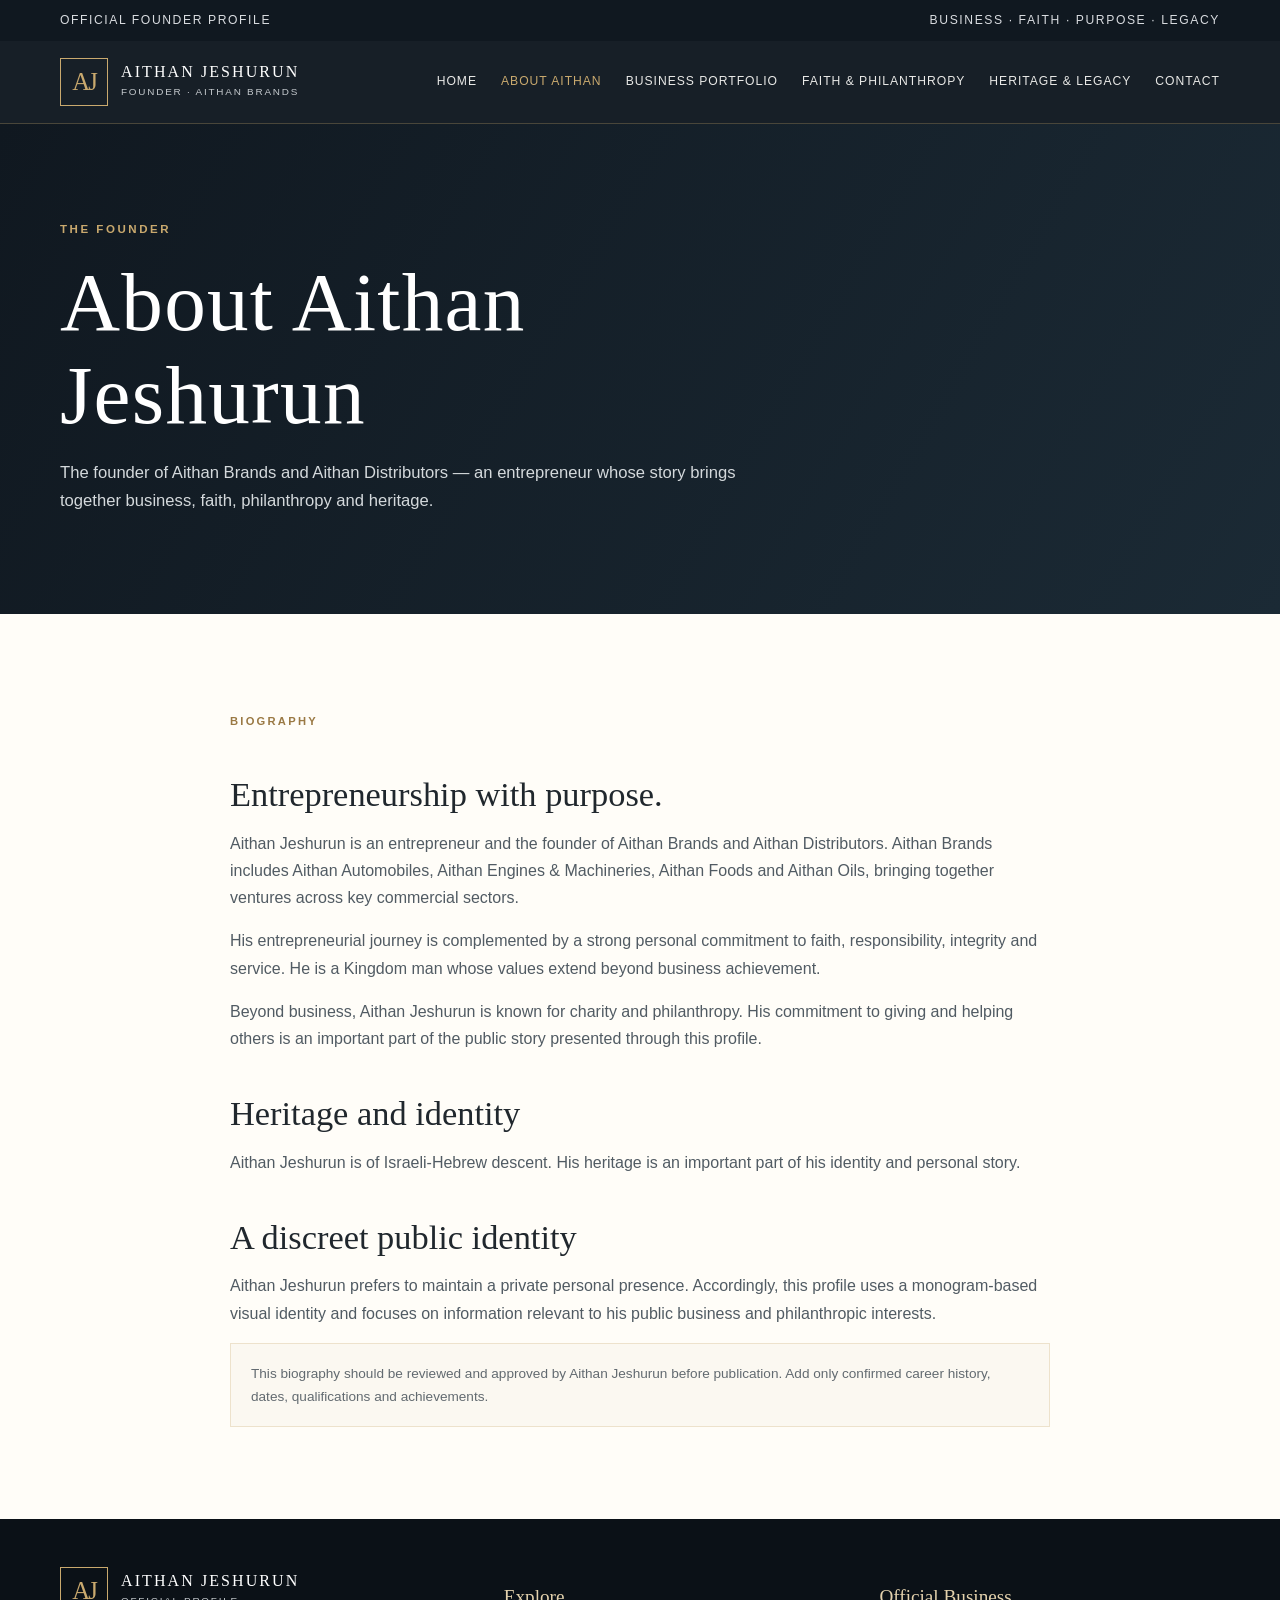
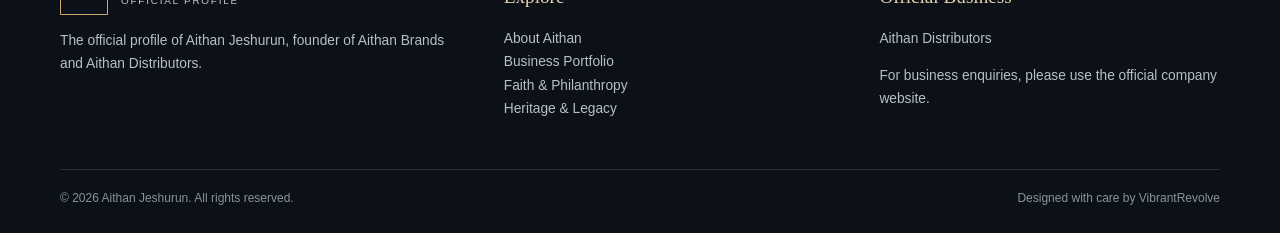
==== about.html @ dcabe472 "first" ====
<!doctype html>
<html lang="en">
<head>
<meta charset="utf-8"><meta name="viewport" content="width=device-width,initial-scale=1">
<title>About Aithan | Aithan Jeshurun</title>
<meta name="description" content="Learn about Aithan Jeshurun, founder of Aithan Distributors and Aithan Brands.">
<meta name="theme-color" content="#101820">
<link rel="stylesheet" href="assets/style.css">

</head>
<body>
<div class="topbar"><div class="container"><span>Official Founder Profile</span><span>Business · Faith · Purpose · Legacy</span></div></div>
<header><div class="container nav-wrap">
<a class="brand" href="index.html"><span class="monogram">AJ</span><span><strong>AITHAN JESHURUN</strong><small>FOUNDER · AITHAN BRANDS</small></span></a>
<button class="menu-toggle" aria-expanded="false" aria-label="Toggle navigation">MENU</button>
<nav aria-label="Main navigation"><a href="index.html">Home</a><a href="about.html" aria-current="page">About Aithan</a><a href="business.html">Business Portfolio</a><a href="faith.html">Faith & Philanthropy</a><a href="heritage.html">Heritage & Legacy</a><a href="contact.html">Contact</a></nav>
</div></header>

<main><section class="page-hero"><div class="container"><span class="eyebrow">The Founder</span><h1>About Aithan<br>Jeshurun</h1><p>The founder of Aithan Brands and Aithan Distributors — an entrepreneur whose story brings together business, faith, philanthropy and heritage.</p></div></section>
<section class="section"><div class="container prose"><span class="kicker">Biography</span><h2>Entrepreneurship with purpose.</h2>
<p>Aithan Jeshurun is an entrepreneur and the founder of Aithan Brands and Aithan Distributors. Aithan Brands includes Aithan Automobiles, Aithan Engines & Machineries, Aithan Foods and Aithan Oils, bringing together ventures across key commercial sectors.</p>
<p>His entrepreneurial journey is complemented by a strong personal commitment to faith, responsibility, integrity and service. He is a Kingdom man whose values extend beyond business achievement.</p>
<p>Beyond business, Aithan Jeshurun is known for charity and philanthropy. His commitment to giving and helping others is an important part of the public story presented through this profile.</p>
<h2>Heritage and identity</h2><p>Aithan Jeshurun is of Israeli-Hebrew descent. His heritage is an important part of his identity and personal story.</p>
<h2>A discreet public identity</h2><p>Aithan Jeshurun prefers to maintain a private personal presence. Accordingly, this profile uses a monogram-based visual identity and focuses on information relevant to his public business and philanthropic interests.</p>
<div class="note">This biography should be reviewed and approved by Aithan Jeshurun before publication. Add only confirmed career history, dates, qualifications and achievements.</div>
</div></section></main>
<footer><div class="container">
<div class="footer-grid">
<div><a class="brand" href="index.html"><span class="monogram">AJ</span><span><strong>AITHAN JESHURUN</strong><small>OFFICIAL PROFILE</small></span></a><p>The official profile of Aithan Jeshurun, founder of Aithan Brands and Aithan Distributors.</p></div>
<div><h3>Explore</h3><p><a href="about.html">About Aithan</a><br><a href="business.html">Business Portfolio</a><br><a href="faith.html">Faith & Philanthropy</a><br><a href="heritage.html">Heritage & Legacy</a></p></div>
<div><h3>Official Business</h3><p><a href="https://aithandistributors.com/" target="_blank" rel="noopener">Aithan Distributors</a></p><p>For business enquiries, please use the official company website.</p></div>
</div>
<div class="footer-bottom"><span>© <span data-year></span> Aithan Jeshurun. All rights reserved.</span><span>Designed with care by VibrantRevolve</span></div>
</div></footer>
<script src="assets/main.js"></script>
</body></html>
---- assets/style.css ----
:root {
  --navy:#101820; --navy-2:#17232d; --gold:#c9a96e; --gold-light:#e4d2ad;
  --ivory:#f5f2eb; --paper:#fffdf8; --ink:#20272d; --muted:#687078;
  --line:rgba(201,169,110,.28); --serif:Georgia,"Times New Roman",serif;
  --sans:Arial,Helvetica,sans-serif; --max:1160px;
}
*{box-sizing:border-box}
html{scroll-behavior:smooth}
body{margin:0;background:var(--paper);color:var(--ink);font-family:var(--sans);line-height:1.7}
a{color:inherit;text-decoration:none}
a:hover{color:var(--gold)}
img{max-width:100%}
.container{width:min(var(--max),calc(100% - 44px));margin:auto}
.topbar{background:var(--navy);color:#d9dce0;font-size:.76rem;letter-spacing:.13em;text-transform:uppercase}
.topbar .container{display:flex;justify-content:space-between;gap:20px;padding:10px 0}
header{position:sticky;top:0;z-index:20;background:rgba(16,24,32,.97);backdrop-filter:blur(12px);border-bottom:1px solid var(--line)}
.nav-wrap{min-height:82px;display:flex;align-items:center;justify-content:space-between;gap:28px}
.brand{display:flex;align-items:center;gap:13px;color:white}
.monogram{width:48px;height:48px;border:1px solid var(--gold);display:grid;place-items:center;color:var(--gold);font:1.55rem var(--serif);letter-spacing:-.08em}
.brand strong{display:block;font:1rem var(--serif);letter-spacing:.13em}
.brand small{display:block;color:#c4c9cd;font-size:.62rem;letter-spacing:.18em;margin-top:3px}
nav{display:flex;align-items:center;gap:24px}
nav a{color:#e9e9e7;font-size:.76rem;letter-spacing:.08em;text-transform:uppercase}
nav a[aria-current="page"]{color:var(--gold)}
.menu-toggle{display:none;background:none;border:1px solid var(--line);color:white;padding:9px 12px}
.hero{background:radial-gradient(ellipse at 80% 20%,#263744 0%,transparent 42%),linear-gradient(120deg,#101820,#17232d);color:white;position:relative;overflow:hidden}
.hero:after{content:"AJ";position:absolute;right:5%;bottom:-.35em;font:clamp(16rem,35vw,31rem)/1 var(--serif);color:rgba(201,169,110,.055);pointer-events:none}
.hero-inner{position:relative;z-index:1;min-height:590px;display:flex;flex-direction:column;justify-content:center;align-items:flex-start;padding:90px 0}
.eyebrow{color:var(--gold);font-size:.72rem;font-weight:bold;letter-spacing:.22em;text-transform:uppercase}
h1,h2,h3{font-family:var(--serif);font-weight:400;line-height:1.12}
h1{font-size:clamp(3.2rem,8vw,6.5rem);letter-spacing:.015em;margin:20px 0 12px;max-width:900px}
.hero h2{font:clamp(1.15rem,2.4vw,1.7rem) var(--serif);color:var(--gold-light);margin:0}
.hero p{max-width:630px;color:#d5d9dc;font-size:1.05rem;margin:24px 0 34px}
.actions{display:flex;gap:13px;flex-wrap:wrap}
.btn{display:inline-flex;align-items:center;justify-content:center;padding:13px 21px;border:1px solid var(--gold);font-size:.75rem;letter-spacing:.12em;text-transform:uppercase;transition:.2s}
.btn.primary{background:var(--gold);color:var(--navy)}
.btn:hover{transform:translateY(-2px);background:var(--gold-light);color:var(--navy)}
.btn.ghost{color:white}
.section{padding:92px 0}
.section.soft{background:var(--ivory)}
.section.dark{background:var(--navy);color:white}
.section-head{max-width:700px;margin-bottom:42px}
.section-head h2{font-size:clamp(2.3rem,5vw,3.7rem);margin:12px 0 16px}
.section-head p{color:var(--muted);margin:0}
.dark .section-head p{color:#c3c9cd}
.kicker{font-size:.7rem;letter-spacing:.2em;text-transform:uppercase;color:#9a7944;font-weight:bold}
.lead{font:1.45rem/1.55 var(--serif);color:#35404a}
.split{display:grid;grid-template-columns:1.05fr .95fr;gap:70px;align-items:center}
.quote-panel{border-left:2px solid var(--gold);padding:25px 30px;background:rgba(201,169,110,.08);font:1.45rem/1.55 var(--serif);color:var(--navy)}
.cards{display:grid;grid-template-columns:repeat(2,1fr);gap:18px}
.card{background:white;border:1px solid #e9e4d9;padding:28px;min-height:205px;transition:.25s}
.card:hover{transform:translateY(-4px);box-shadow:0 18px 40px rgba(16,24,32,.08);border-color:var(--gold)}
.card .num{color:#9a7944;font:1rem var(--serif)}
.card h3{font-size:1.65rem;margin:17px 0 10px}
.card p{color:var(--muted);font-size:.93rem;margin:0 0 15px}
.text-link{font-size:.72rem;letter-spacing:.12em;text-transform:uppercase;color:#87683a;font-weight:bold}
.page-hero{background:linear-gradient(120deg,#101820,#1b2a35);color:white;padding:90px 0 82px}
.page-hero h1{font-size:clamp(2.8rem,7vw,5.2rem);margin:15px 0}
.page-hero p{max-width:680px;color:#d4d9dc;font-size:1.04rem}
.prose{max-width:820px}
.prose h2{font-size:2.15rem;margin:42px 0 14px}
.prose h3{font-size:1.45rem;margin:28px 0 8px}
.prose p,.prose li{color:#515b63}
.prose ul{padding-left:22px}
.values{display:grid;grid-template-columns:repeat(3,1fr);gap:1px;background:var(--line);border:1px solid var(--line)}
.value{background:var(--navy);padding:30px;color:white}
.value h3{font-size:1.5rem;color:var(--gold-light);margin:0 0 10px}
.value p{font-size:.9rem;color:#c5cbd0;margin:0}
.note{border:1px solid var(--line);background:#fbf8f1;padding:18px 20px;color:#626a70;font-size:.85rem}
.cta{background:var(--navy);color:white;padding:50px}
.cta h2{font-size:2.3rem;margin:0 0 12px}
.cta p{color:#c6cdd1;max-width:650px}
footer{background:#0b1117;color:#d6dadd;padding:48px 0 25px}
.footer-grid{display:grid;grid-template-columns:1.2fr 1fr 1fr;gap:35px}
footer h3{font-size:1.2rem;color:var(--gold-light)}
footer p,footer a{font-size:.86rem;color:#b8c0c5}
.footer-bottom{border-top:1px solid rgba(255,255,255,.12);margin-top:35px;padding-top:18px;display:flex;justify-content:space-between;gap:20px;color:#89939a;font-size:.75rem}
.smallcaps{font-size:.7rem;letter-spacing:.17em;text-transform:uppercase;color:#9a7944}
@media(max-width:850px){
 nav{display:none;position:absolute;top:82px;left:0;right:0;background:var(--navy);padding:22px;flex-direction:column;align-items:flex-start;border-bottom:1px solid var(--line)}
 nav.open{display:flex}.menu-toggle{display:block}
 .split{grid-template-columns:1fr;gap:30px}.footer-grid{grid-template-columns:1fr 1fr}
 .hero-inner{min-height:530px}.section{padding:70px 0}
}
@media(max-width:560px){
 .container{width:min(var(--max),calc(100% - 32px))}
 .topbar .container{font-size:.62rem}
 .cards,.values,.footer-grid{grid-template-columns:1fr}
 .hero-inner{min-height:500px;padding:70px 0}
 .section{padding:58px 0}.cta{padding:32px 24px}
 .footer-bottom{flex-direction:column}
}
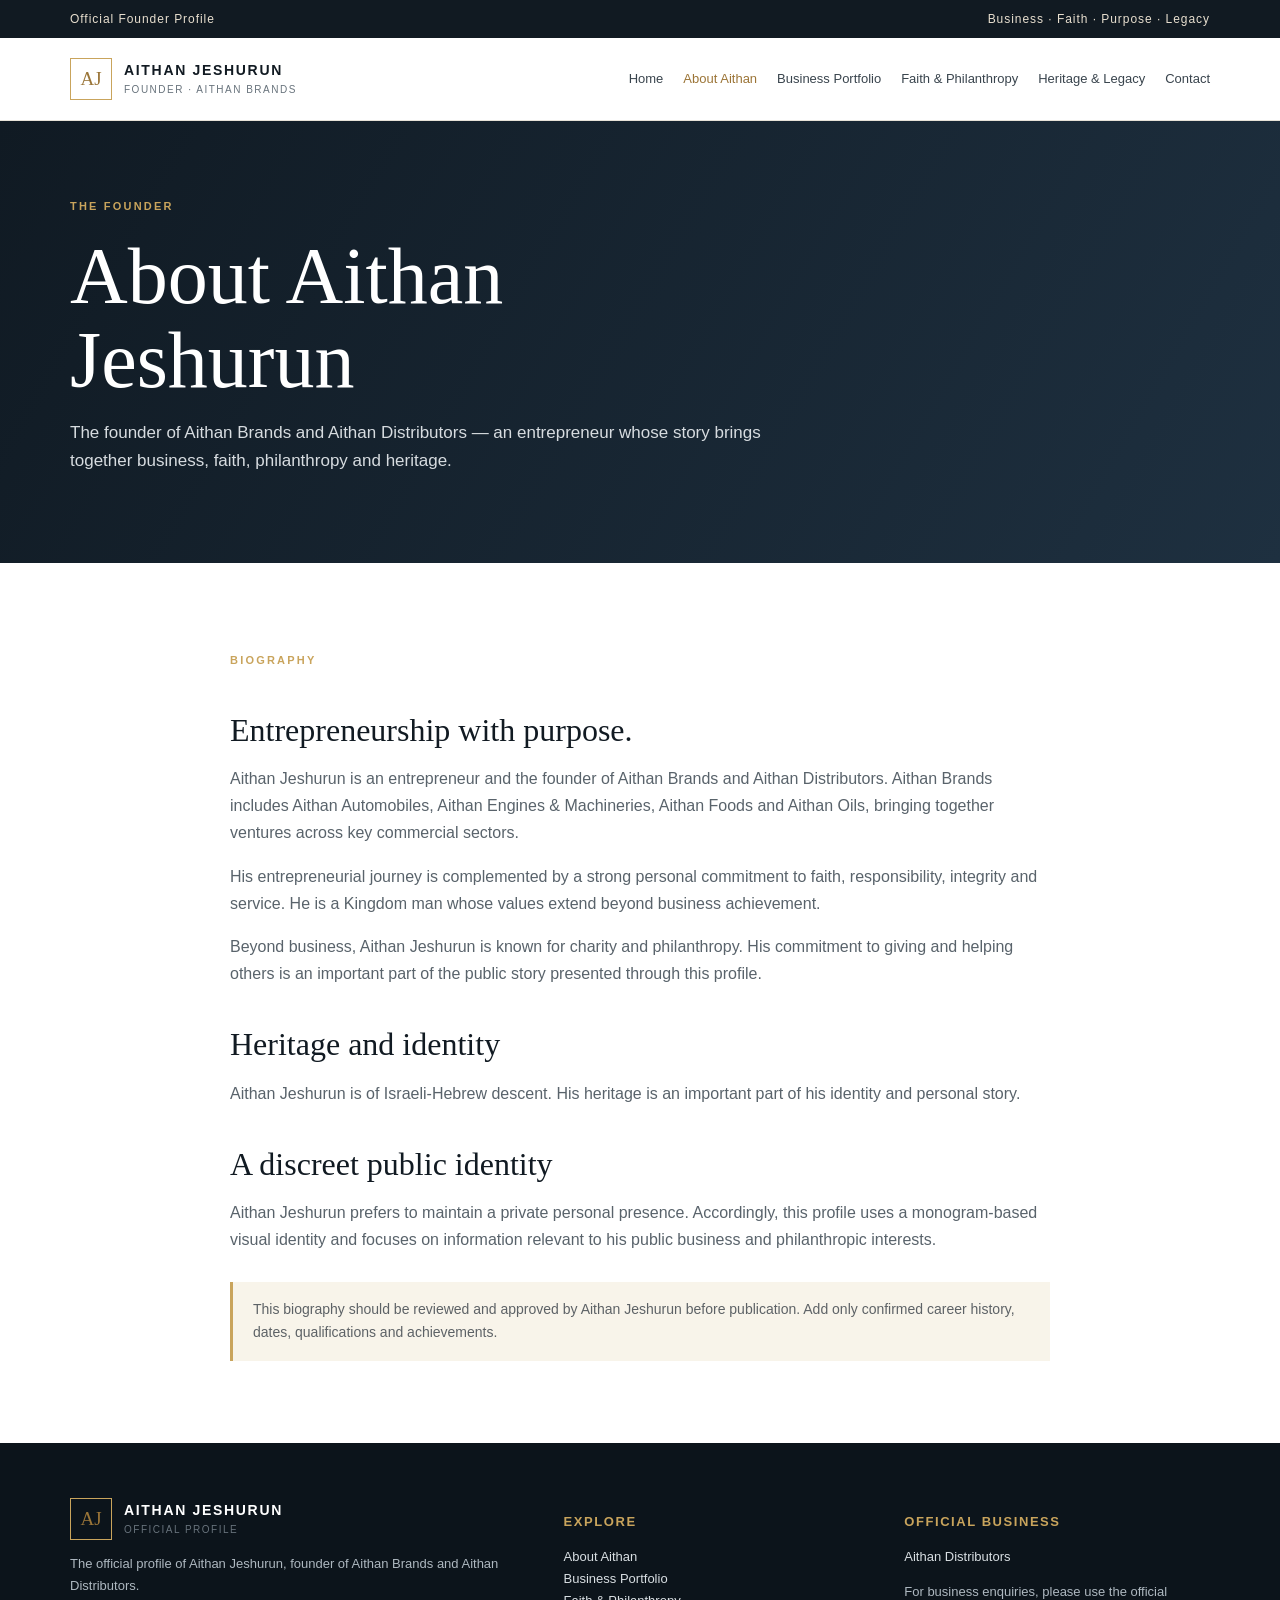
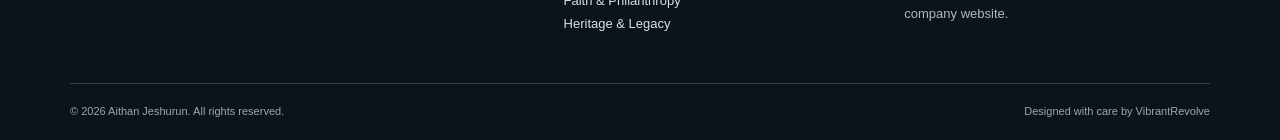
==== commit ada55c7f: "first" ====
--- a/about.html
+++ b/about.html
@@ -2,11 +2,23 @@
 <html lang="en">
 <head>
 <meta charset="utf-8"><meta name="viewport" content="width=device-width,initial-scale=1">
-<title>About Aithan | Aithan Jeshurun</title>
-<meta name="description" content="Learn about Aithan Jeshurun, founder of Aithan Distributors and Aithan Brands.">
+<title>About Aithan Jeshurun | Biography &amp; Background</title>
+<meta name="description" content="Read the biography of Aithan Jeshurun, founder of Aithan Brands and Aithan Distributors, including his business background, values and heritage.">
 <meta name="theme-color" content="#101820">
 <link rel="stylesheet" href="assets/style.css">
+<link rel="canonical" href="https://profile.aithandistributors.com/about.html">
+<meta name="robots" content="index,follow,max-image-preview:large,max-snippet:-1,max-video-preview:-1">
+<meta property="og:type" content="profile">
+<meta property="og:site_name" content="Aithan Jeshurun | Official Profile">
+<meta property="og:title" content="About Aithan Jeshurun | Biography &amp; Background">
+<meta property="og:description" content="Biography of Aithan Jeshurun, founder of Aithan Brands and Aithan Distributors.">
+<meta property="og:url" content="https://profile.aithandistributors.com/about.html">
+<meta name="twitter:card" content="summary">
+<meta name="twitter:title" content="About Aithan Jeshurun | Biography &amp; Background">
+<meta name="twitter:description" content="Biography of Aithan Jeshurun, founder of Aithan Brands and Aithan Distributors.">
 
+
+<script type="application/ld+json">{"@context":"https://schema.org","@type":"WebPage","url":"https://profile.aithandistributors.com/about.html","name":"About Aithan Jeshurun | Biography & Background","description":"Read the biography of Aithan Jeshurun, founder of Aithan Brands and Aithan Distributors, including his business background, values and heritage.","isPartOf":{"@type":"WebSite","url":"https://profile.aithandistributors.com/","name":"Aithan Jeshurun | Official Profile"},"about":{"@type":"Person","name":"Aithan Jeshurun","url":"https://profile.aithandistributors.com/"},"inLanguage":"en"}</script>
 </head>
 <body>
 <div class="topbar"><div class="container"><span>Official Founder Profile</span><span>Business · Faith · Purpose · Legacy</span></div></div>
--- a/assets/style.css
+++ b/assets/style.css
@@ -1,92 +1,2 @@
-:root {
-  --navy:#101820; --navy-2:#17232d; --gold:#c9a96e; --gold-light:#e4d2ad;
-  --ivory:#f5f2eb; --paper:#fffdf8; --ink:#20272d; --muted:#687078;
-  --line:rgba(201,169,110,.28); --serif:Georgia,"Times New Roman",serif;
-  --sans:Arial,Helvetica,sans-serif; --max:1160px;
-}
-*{box-sizing:border-box}
-html{scroll-behavior:smooth}
-body{margin:0;background:var(--paper);color:var(--ink);font-family:var(--sans);line-height:1.7}
-a{color:inherit;text-decoration:none}
-a:hover{color:var(--gold)}
-img{max-width:100%}
-.container{width:min(var(--max),calc(100% - 44px));margin:auto}
-.topbar{background:var(--navy);color:#d9dce0;font-size:.76rem;letter-spacing:.13em;text-transform:uppercase}
-.topbar .container{display:flex;justify-content:space-between;gap:20px;padding:10px 0}
-header{position:sticky;top:0;z-index:20;background:rgba(16,24,32,.97);backdrop-filter:blur(12px);border-bottom:1px solid var(--line)}
-.nav-wrap{min-height:82px;display:flex;align-items:center;justify-content:space-between;gap:28px}
-.brand{display:flex;align-items:center;gap:13px;color:white}
-.monogram{width:48px;height:48px;border:1px solid var(--gold);display:grid;place-items:center;color:var(--gold);font:1.55rem var(--serif);letter-spacing:-.08em}
-.brand strong{display:block;font:1rem var(--serif);letter-spacing:.13em}
-.brand small{display:block;color:#c4c9cd;font-size:.62rem;letter-spacing:.18em;margin-top:3px}
-nav{display:flex;align-items:center;gap:24px}
-nav a{color:#e9e9e7;font-size:.76rem;letter-spacing:.08em;text-transform:uppercase}
-nav a[aria-current="page"]{color:var(--gold)}
-.menu-toggle{display:none;background:none;border:1px solid var(--line);color:white;padding:9px 12px}
-.hero{background:radial-gradient(ellipse at 80% 20%,#263744 0%,transparent 42%),linear-gradient(120deg,#101820,#17232d);color:white;position:relative;overflow:hidden}
-.hero:after{content:"AJ";position:absolute;right:5%;bottom:-.35em;font:clamp(16rem,35vw,31rem)/1 var(--serif);color:rgba(201,169,110,.055);pointer-events:none}
-.hero-inner{position:relative;z-index:1;min-height:590px;display:flex;flex-direction:column;justify-content:center;align-items:flex-start;padding:90px 0}
-.eyebrow{color:var(--gold);font-size:.72rem;font-weight:bold;letter-spacing:.22em;text-transform:uppercase}
-h1,h2,h3{font-family:var(--serif);font-weight:400;line-height:1.12}
-h1{font-size:clamp(3.2rem,8vw,6.5rem);letter-spacing:.015em;margin:20px 0 12px;max-width:900px}
-.hero h2{font:clamp(1.15rem,2.4vw,1.7rem) var(--serif);color:var(--gold-light);margin:0}
-.hero p{max-width:630px;color:#d5d9dc;font-size:1.05rem;margin:24px 0 34px}
-.actions{display:flex;gap:13px;flex-wrap:wrap}
-.btn{display:inline-flex;align-items:center;justify-content:center;padding:13px 21px;border:1px solid var(--gold);font-size:.75rem;letter-spacing:.12em;text-transform:uppercase;transition:.2s}
-.btn.primary{background:var(--gold);color:var(--navy)}
-.btn:hover{transform:translateY(-2px);background:var(--gold-light);color:var(--navy)}
-.btn.ghost{color:white}
-.section{padding:92px 0}
-.section.soft{background:var(--ivory)}
-.section.dark{background:var(--navy);color:white}
-.section-head{max-width:700px;margin-bottom:42px}
-.section-head h2{font-size:clamp(2.3rem,5vw,3.7rem);margin:12px 0 16px}
-.section-head p{color:var(--muted);margin:0}
-.dark .section-head p{color:#c3c9cd}
-.kicker{font-size:.7rem;letter-spacing:.2em;text-transform:uppercase;color:#9a7944;font-weight:bold}
-.lead{font:1.45rem/1.55 var(--serif);color:#35404a}
-.split{display:grid;grid-template-columns:1.05fr .95fr;gap:70px;align-items:center}
-.quote-panel{border-left:2px solid var(--gold);padding:25px 30px;background:rgba(201,169,110,.08);font:1.45rem/1.55 var(--serif);color:var(--navy)}
-.cards{display:grid;grid-template-columns:repeat(2,1fr);gap:18px}
-.card{background:white;border:1px solid #e9e4d9;padding:28px;min-height:205px;transition:.25s}
-.card:hover{transform:translateY(-4px);box-shadow:0 18px 40px rgba(16,24,32,.08);border-color:var(--gold)}
-.card .num{color:#9a7944;font:1rem var(--serif)}
-.card h3{font-size:1.65rem;margin:17px 0 10px}
-.card p{color:var(--muted);font-size:.93rem;margin:0 0 15px}
-.text-link{font-size:.72rem;letter-spacing:.12em;text-transform:uppercase;color:#87683a;font-weight:bold}
-.page-hero{background:linear-gradient(120deg,#101820,#1b2a35);color:white;padding:90px 0 82px}
-.page-hero h1{font-size:clamp(2.8rem,7vw,5.2rem);margin:15px 0}
-.page-hero p{max-width:680px;color:#d4d9dc;font-size:1.04rem}
-.prose{max-width:820px}
-.prose h2{font-size:2.15rem;margin:42px 0 14px}
-.prose h3{font-size:1.45rem;margin:28px 0 8px}
-.prose p,.prose li{color:#515b63}
-.prose ul{padding-left:22px}
-.values{display:grid;grid-template-columns:repeat(3,1fr);gap:1px;background:var(--line);border:1px solid var(--line)}
-.value{background:var(--navy);padding:30px;color:white}
-.value h3{font-size:1.5rem;color:var(--gold-light);margin:0 0 10px}
-.value p{font-size:.9rem;color:#c5cbd0;margin:0}
-.note{border:1px solid var(--line);background:#fbf8f1;padding:18px 20px;color:#626a70;font-size:.85rem}
-.cta{background:var(--navy);color:white;padding:50px}
-.cta h2{font-size:2.3rem;margin:0 0 12px}
-.cta p{color:#c6cdd1;max-width:650px}
-footer{background:#0b1117;color:#d6dadd;padding:48px 0 25px}
-.footer-grid{display:grid;grid-template-columns:1.2fr 1fr 1fr;gap:35px}
-footer h3{font-size:1.2rem;color:var(--gold-light)}
-footer p,footer a{font-size:.86rem;color:#b8c0c5}
-.footer-bottom{border-top:1px solid rgba(255,255,255,.12);margin-top:35px;padding-top:18px;display:flex;justify-content:space-between;gap:20px;color:#89939a;font-size:.75rem}
-.smallcaps{font-size:.7rem;letter-spacing:.17em;text-transform:uppercase;color:#9a7944}
-@media(max-width:850px){
- nav{display:none;position:absolute;top:82px;left:0;right:0;background:var(--navy);padding:22px;flex-direction:column;align-items:flex-start;border-bottom:1px solid var(--line)}
- nav.open{display:flex}.menu-toggle{display:block}
- .split{grid-template-columns:1fr;gap:30px}.footer-grid{grid-template-columns:1fr 1fr}
- .hero-inner{min-height:530px}.section{padding:70px 0}
-}
-@media(max-width:560px){
- .container{width:min(var(--max),calc(100% - 32px))}
- .topbar .container{font-size:.62rem}
- .cards,.values,.footer-grid{grid-template-columns:1fr}
- .hero-inner{min-height:500px;padding:70px 0}
- .section{padding:58px 0}.cta{padding:32px 24px}
- .footer-bottom{flex-direction:column}
-}
+:root{--ink:#111a22;--navy:#142331;--gold:#c9a45c;--cream:#f7f5f0;--muted:#68737c;--line:#e7e2d8;--white:#fff;--serif:Georgia,"Times New Roman",serif}
+*{box-sizing:border-box}html{scroll-behavior:smooth}body{margin:0;color:var(--ink);font:16px/1.7 Inter,Arial,sans-serif;background:#fff}a{color:inherit}img{max-width:100%;height:auto}.container{width:min(1140px,calc(100% - 40px));margin:auto}.topbar{background:var(--ink);color:#e8dfcf;font-size:12px;letter-spacing:.08em}.topbar .container{display:flex;justify-content:space-between;padding:9px 0;gap:12px}header{background:#fff;border-bottom:1px solid var(--line);position:sticky;top:0;z-index:20}.nav-wrap{min-height:82px;display:flex;align-items:center;justify-content:space-between;gap:25px}.brand{display:flex;align-items:center;gap:12px;text-decoration:none;line-height:1.2}.brand strong{display:block;letter-spacing:.12em;font-size:14px}.brand small{display:block;color:var(--muted);font-size:10px;letter-spacing:.15em;margin-top:5px}.monogram{width:42px;height:42px;border:1px solid var(--gold);display:grid;place-items:center;color:#9a7538;font-family:var(--serif);font-size:19px}nav{display:flex;align-items:center;gap:20px}nav a{text-decoration:none;font-size:13px;color:#39444d}nav a:hover,nav a[aria-current=page]{color:#9b7436}.menu-toggle{display:none;background:transparent;border:1px solid var(--line);padding:8px 12px}.hero,.page-hero{background:linear-gradient(120deg,#101a23,#1e3040);color:#fff}.hero{padding:105px 0 115px}.hero-inner{max-width:900px}.eyebrow,.kicker{font-size:11px;text-transform:uppercase;letter-spacing:.2em;color:var(--gold);font-weight:700}.hero h1{font:clamp(3.5rem,10vw,7rem)/.95 var(--serif);letter-spacing:.04em;margin:24px 0}.hero h2{font:clamp(1.1rem,2.5vw,1.6rem)/1.4 Arial,sans-serif;color:#eee;margin:0 0 18px}.hero p{max-width:700px;color:#d7dce0;font-size:18px}.actions{display:flex;gap:12px;flex-wrap:wrap;margin-top:28px}.btn{display:inline-block;text-decoration:none;padding:12px 20px;font-size:13px;font-weight:700;letter-spacing:.04em}.btn.primary{background:var(--gold);color:#171b20}.btn.ghost{border:1px solid #aeb8c0;color:#fff}.section{padding:82px 0}.section.soft{background:var(--cream)}.section.dark{background:var(--ink);color:#fff}.split{display:grid;grid-template-columns:1.1fr .9fr;gap:55px;align-items:center}.section h2,.cta h2{font:clamp(2rem,5vw,3.3rem)/1.15 var(--serif)}.lead{font-size:19px;color:#3d4952}.quote-panel{padding:42px;background:#f5f1e8;border-left:3px solid var(--gold);font:clamp(1.5rem,3vw,2.2rem)/1.4 var(--serif)}.smallcaps{font:11px Arial,sans-serif;letter-spacing:.18em;text-transform:uppercase;color:#8a6b37}.section-head{text-align:center;max-width:720px;margin:0 auto 35px}.cards{display:grid;grid-template-columns:repeat(4,1fr);gap:16px}.card{background:#fff;padding:25px;border:1px solid var(--line)}.card h3{font:1.35rem/1.25 var(--serif)}.card p,.prose p{color:#59636b}.num{font-size:10px;color:#9a7538;letter-spacing:.15em}.text-link{color:#9a7538;text-decoration:none;font-weight:700;font-size:13px}.cta{background:#f4f0e7;text-align:center;padding:55px 30px}.cta p{max-width:650px;margin:0 auto 25px;color:#59636b}.page-hero{padding:70px 0}.page-hero h1{font:clamp(2.7rem,7vw,5rem)/1.05 var(--serif);margin:15px 0}.page-hero p{max-width:700px;color:#d7dce0;font-size:17px}.prose{max-width:820px}.prose h2{font:2rem/1.2 var(--serif);margin:38px 0 12px}.prose .note{background:#f8f4ea;border-left:3px solid var(--gold);padding:16px 20px;color:#5d6266;font-size:14px;margin-top:28px}.values{display:grid;grid-template-columns:repeat(3,1fr);gap:15px}.value{padding:22px;background:#f6f3ed}.value h3{font-family:var(--serif)}footer{background:#0c141b;color:#d9dfe3;padding:55px 0 20px}footer .brand{color:#fff}footer p{font-size:13px;color:#aeb8c0}.footer-grid{display:grid;grid-template-columns:1.5fr 1fr 1fr;gap:35px}.footer-grid h3{font-size:13px;color:var(--gold);letter-spacing:.12em;text-transform:uppercase}.footer-grid a:not(.brand){color:#d9dfe3;text-decoration:none}.footer-bottom{border-top:1px solid #34414b;margin-top:35px;padding-top:18px;display:flex;justify-content:space-between;gap:12px;color:#9ba6ae;font-size:11px}@media(max-width:900px){nav{gap:11px}nav a{font-size:12px}.cards{grid-template-columns:repeat(2,1fr)}}@media(max-width:700px){.topbar .container{font-size:10px}.nav-wrap{min-height:70px}.menu-toggle{display:block}nav{display:none;position:absolute;left:0;right:0;top:70px;background:#fff;padding:15px 22px 22px;border-bottom:1px solid var(--line);flex-direction:column;align-items:flex-start}nav.open{display:flex}nav a{font-size:14px}.hero{padding:75px 0}.section{padding:60px 0}.split,.footer-grid{grid-template-columns:1fr;gap:25px}.cards{grid-template-columns:1fr}.values{grid-template-columns:1fr}.footer-bottom{flex-direction:column}.page-hero{padding:55px 0}}
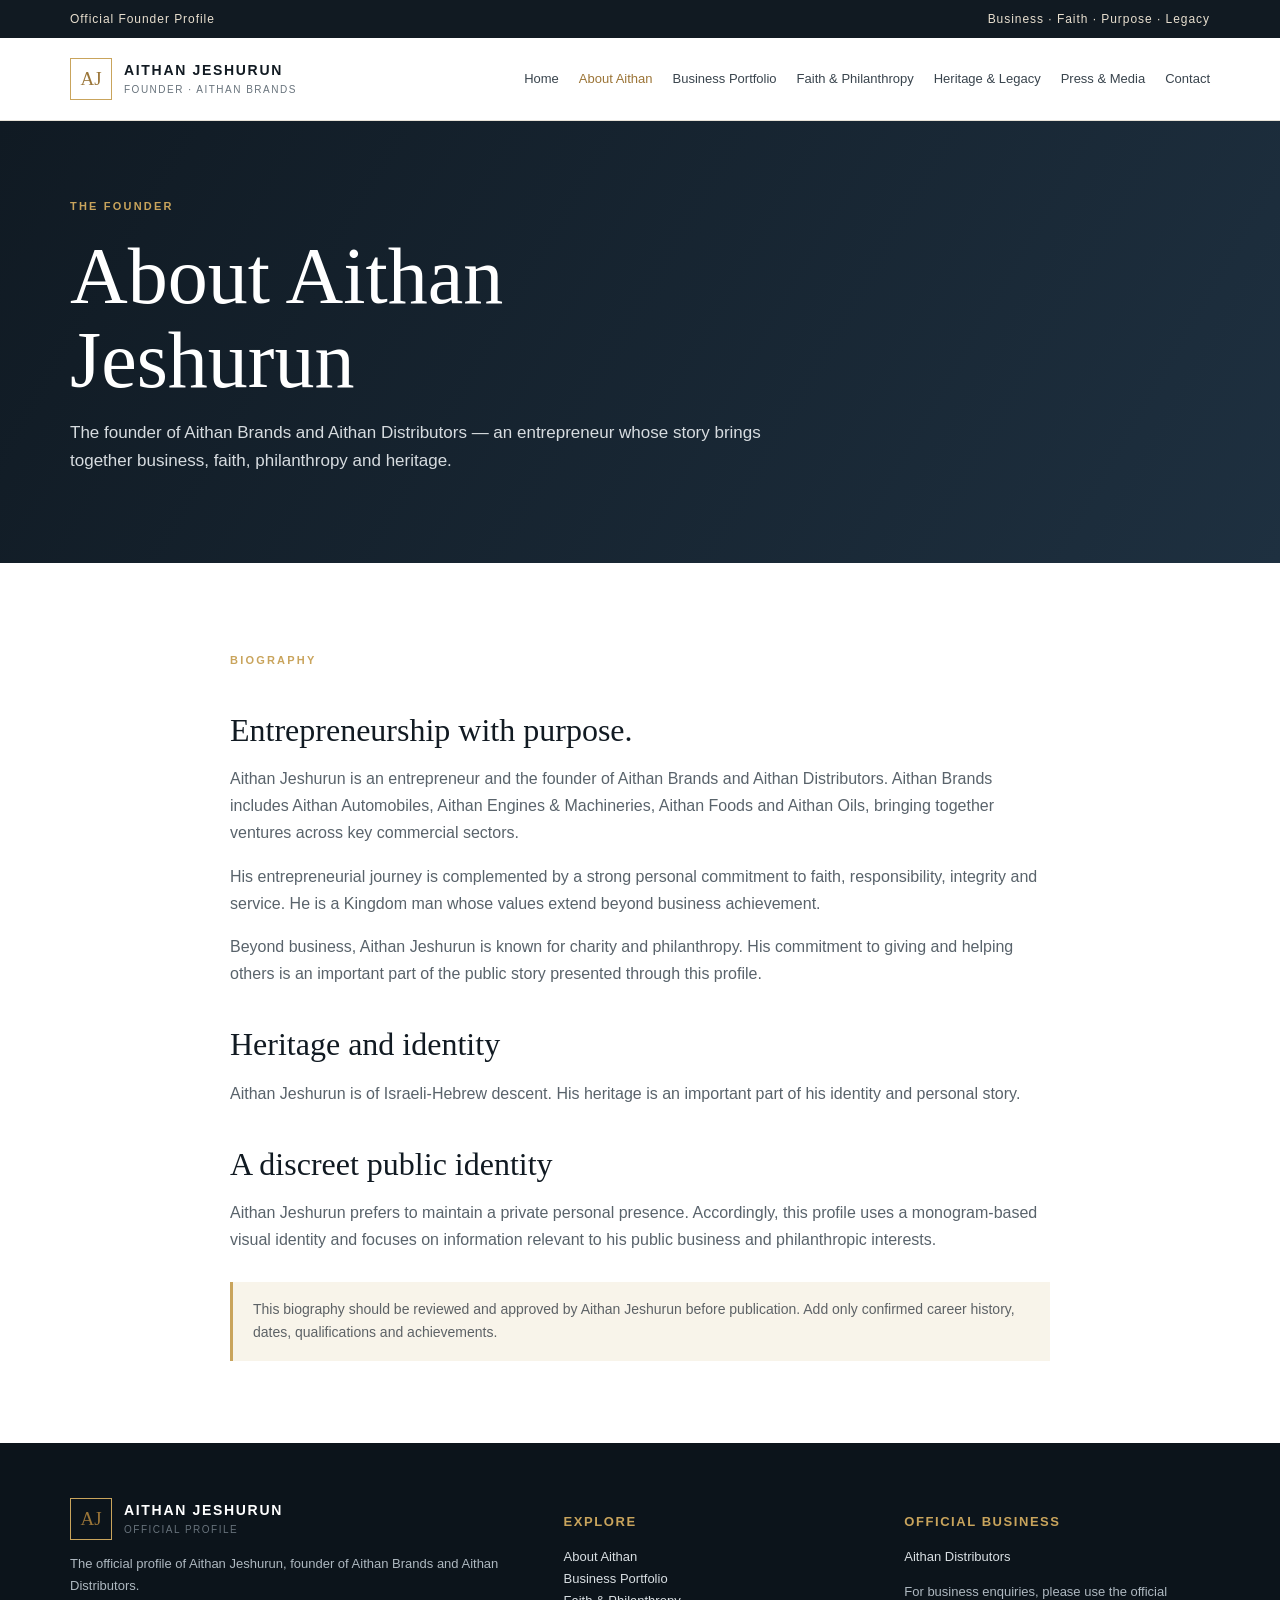
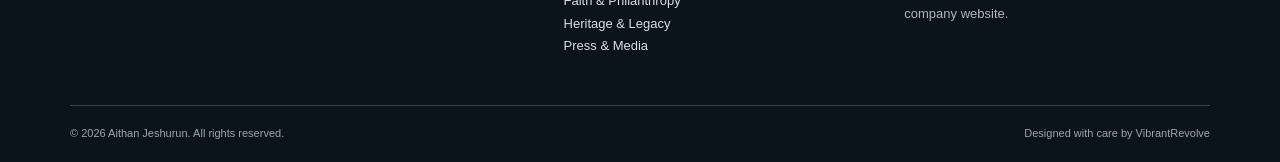
==== commit f0aa00ee: "first" ====
--- a/about.html
+++ b/about.html
@@ -25,7 +25,7 @@
 <header><div class="container nav-wrap">
 <a class="brand" href="index.html"><span class="monogram">AJ</span><span><strong>AITHAN JESHURUN</strong><small>FOUNDER · AITHAN BRANDS</small></span></a>
 <button class="menu-toggle" aria-expanded="false" aria-label="Toggle navigation">MENU</button>
-<nav aria-label="Main navigation"><a href="index.html">Home</a><a href="about.html" aria-current="page">About Aithan</a><a href="business.html">Business Portfolio</a><a href="faith.html">Faith & Philanthropy</a><a href="heritage.html">Heritage & Legacy</a><a href="contact.html">Contact</a></nav>
+<nav aria-label="Main navigation"><a href="index.html">Home</a><a href="about.html" aria-current="page">About Aithan</a><a href="business.html">Business Portfolio</a><a href="faith.html">Faith & Philanthropy</a><a href="heritage.html">Heritage & Legacy</a><a href="press.html">Press &amp; Media</a><a href="contact.html">Contact</a></nav>
 </div></header>
 
 <main><section class="page-hero"><div class="container"><span class="eyebrow">The Founder</span><h1>About Aithan<br>Jeshurun</h1><p>The founder of Aithan Brands and Aithan Distributors — an entrepreneur whose story brings together business, faith, philanthropy and heritage.</p></div></section>
@@ -40,7 +40,7 @@
 <footer><div class="container">
 <div class="footer-grid">
 <div><a class="brand" href="index.html"><span class="monogram">AJ</span><span><strong>AITHAN JESHURUN</strong><small>OFFICIAL PROFILE</small></span></a><p>The official profile of Aithan Jeshurun, founder of Aithan Brands and Aithan Distributors.</p></div>
-<div><h3>Explore</h3><p><a href="about.html">About Aithan</a><br><a href="business.html">Business Portfolio</a><br><a href="faith.html">Faith & Philanthropy</a><br><a href="heritage.html">Heritage & Legacy</a></p></div>
+<div><h3>Explore</h3><p><a href="about.html">About Aithan</a><br><a href="business.html">Business Portfolio</a><br><a href="faith.html">Faith & Philanthropy</a><br><a href="heritage.html">Heritage & Legacy</a><br><a href="press.html">Press &amp; Media</a></p></div>
 <div><h3>Official Business</h3><p><a href="https://aithandistributors.com/" target="_blank" rel="noopener">Aithan Distributors</a></p><p>For business enquiries, please use the official company website.</p></div>
 </div>
 <div class="footer-bottom"><span>© <span data-year></span> Aithan Jeshurun. All rights reserved.</span><span>Designed with care by VibrantRevolve</span></div>
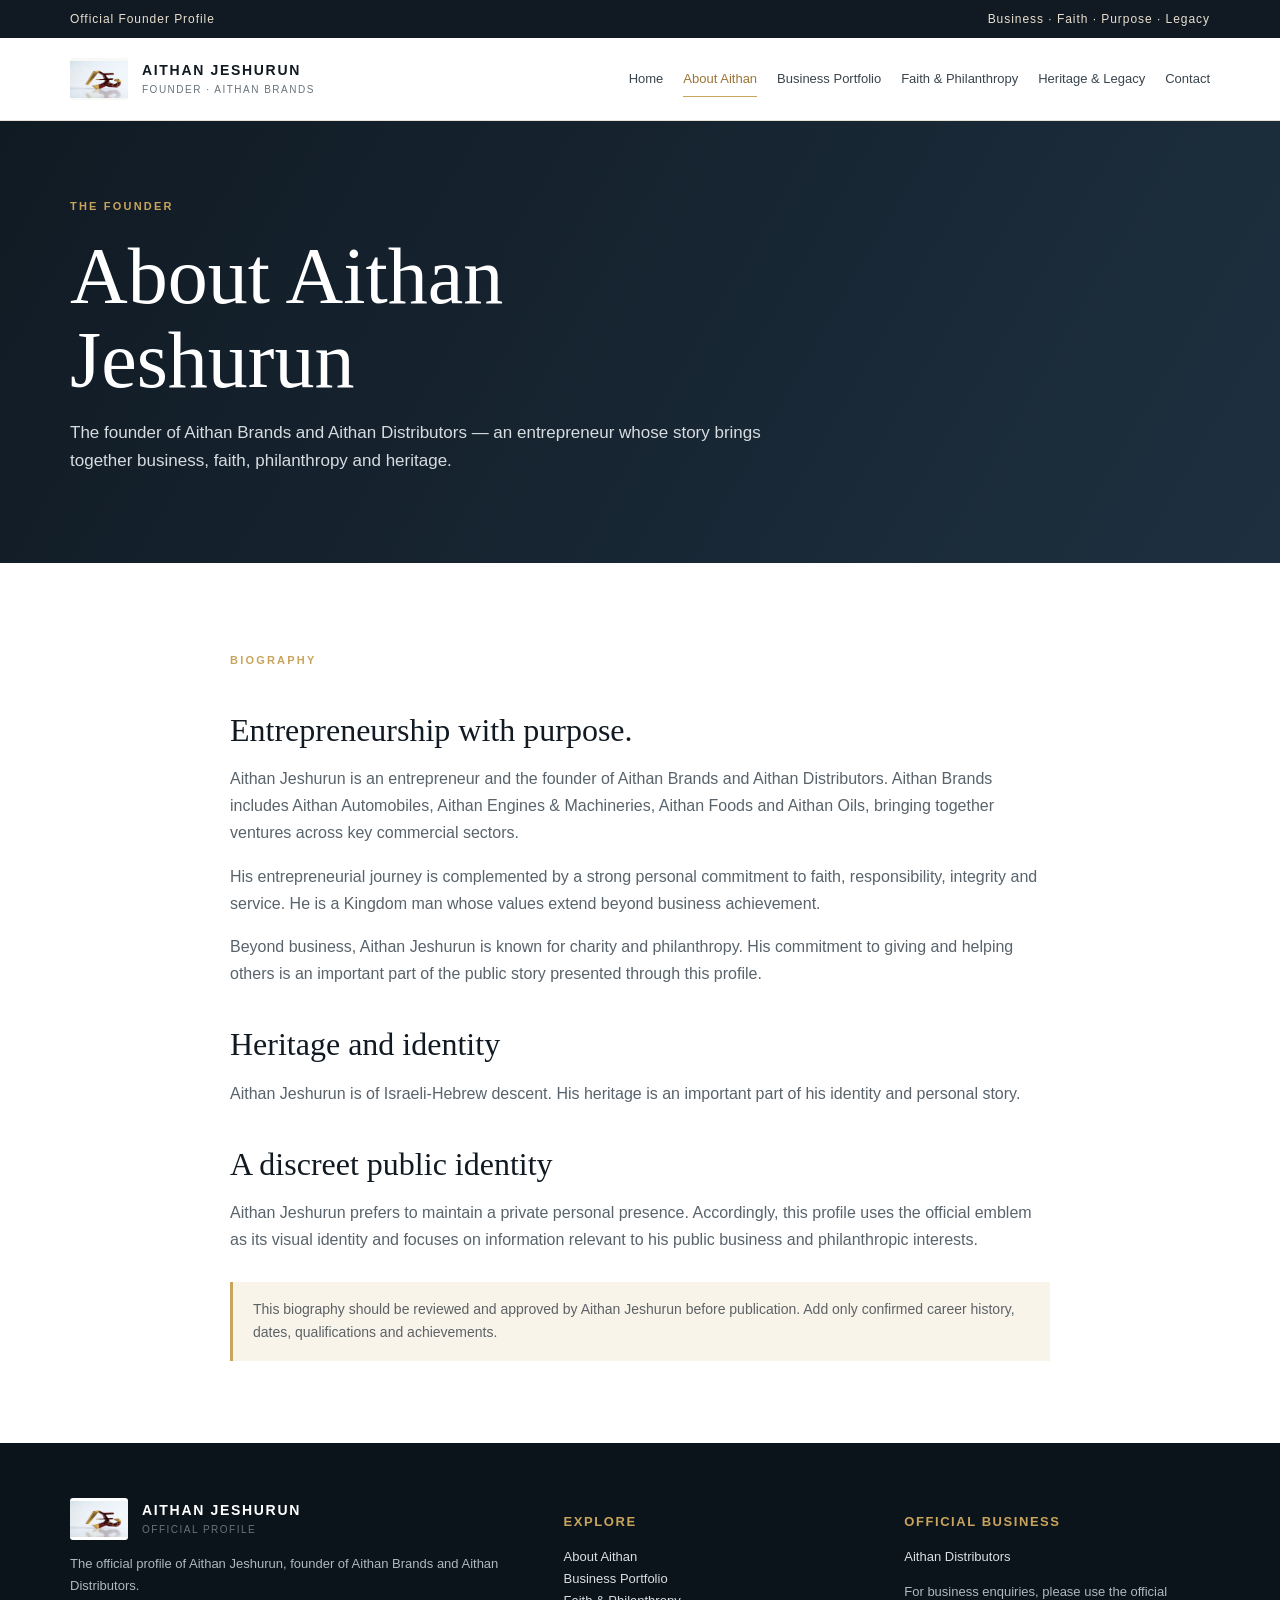
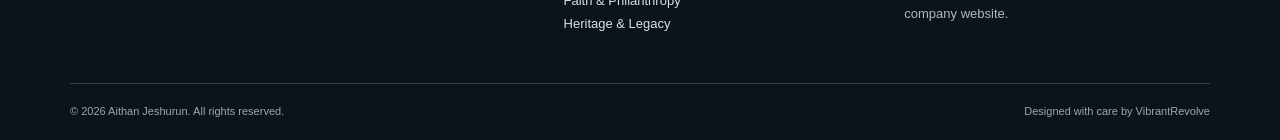
==== commit 10010e0c: "first" ====
--- a/about.html
+++ b/about.html
@@ -6,6 +6,15 @@
 <meta name="description" content="Read the biography of Aithan Jeshurun, founder of Aithan Brands and Aithan Distributors, including his business background, values and heritage.">
 <meta name="theme-color" content="#101820">
 <link rel="stylesheet" href="assets/style.css">
+<link rel="icon" type="image/png" href="assets/favicon.png">
+<link rel="apple-touch-icon" href="assets/favicon.png">
+<meta property="og:image" content="https://profile.aithandistributors.com/assets/social-card.jpg">
+<meta property="og:image:width" content="1200">
+<meta property="og:image:height" content="630">
+<meta property="og:image:alt" content="Aithan Jeshurun official emblem">
+
+<meta name="twitter:image" content="https://profile.aithandistributors.com/assets/social-card.jpg">
+<meta name="twitter:image:alt" content="Aithan Jeshurun official emblem">
 <link rel="canonical" href="https://profile.aithandistributors.com/about.html">
 <meta name="robots" content="index,follow,max-image-preview:large,max-snippet:-1,max-video-preview:-1">
 <meta property="og:type" content="profile">
@@ -13,7 +22,7 @@
 <meta property="og:title" content="About Aithan Jeshurun | Biography &amp; Background">
 <meta property="og:description" content="Biography of Aithan Jeshurun, founder of Aithan Brands and Aithan Distributors.">
 <meta property="og:url" content="https://profile.aithandistributors.com/about.html">
-<meta name="twitter:card" content="summary">
+<meta name="twitter:card" content="summary_large_image">
 <meta name="twitter:title" content="About Aithan Jeshurun | Biography &amp; Background">
 <meta name="twitter:description" content="Biography of Aithan Jeshurun, founder of Aithan Brands and Aithan Distributors.">
 
@@ -23,9 +32,9 @@
 <body>
 <div class="topbar"><div class="container"><span>Official Founder Profile</span><span>Business · Faith · Purpose · Legacy</span></div></div>
 <header><div class="container nav-wrap">
-<a class="brand" href="index.html"><span class="monogram">AJ</span><span><strong>AITHAN JESHURUN</strong><small>FOUNDER · AITHAN BRANDS</small></span></a>
+<a class="brand" href="index.html"><img class="brand-logo" src="assets/aithan-logo.jpg" alt="Aithan Jeshurun emblem"><span><strong>AITHAN JESHURUN</strong><small>FOUNDER · AITHAN BRANDS</small></span></a>
 <button class="menu-toggle" aria-expanded="false" aria-label="Toggle navigation">MENU</button>
-<nav aria-label="Main navigation"><a href="index.html">Home</a><a href="about.html" aria-current="page">About Aithan</a><a href="business.html">Business Portfolio</a><a href="faith.html">Faith & Philanthropy</a><a href="heritage.html">Heritage & Legacy</a><a href="press.html">Press &amp; Media</a><a href="contact.html">Contact</a></nav>
+<nav aria-label="Main navigation"><a href="index.html">Home</a><a href="about.html" aria-current="page">About Aithan</a><a href="business.html">Business Portfolio</a><a href="faith.html">Faith & Philanthropy</a><a href="heritage.html">Heritage & Legacy</a><a href="contact.html">Contact</a></nav>
 </div></header>
 
 <main><section class="page-hero"><div class="container"><span class="eyebrow">The Founder</span><h1>About Aithan<br>Jeshurun</h1><p>The founder of Aithan Brands and Aithan Distributors — an entrepreneur whose story brings together business, faith, philanthropy and heritage.</p></div></section>
@@ -34,13 +43,13 @@
 <p>His entrepreneurial journey is complemented by a strong personal commitment to faith, responsibility, integrity and service. He is a Kingdom man whose values extend beyond business achievement.</p>
 <p>Beyond business, Aithan Jeshurun is known for charity and philanthropy. His commitment to giving and helping others is an important part of the public story presented through this profile.</p>
 <h2>Heritage and identity</h2><p>Aithan Jeshurun is of Israeli-Hebrew descent. His heritage is an important part of his identity and personal story.</p>
-<h2>A discreet public identity</h2><p>Aithan Jeshurun prefers to maintain a private personal presence. Accordingly, this profile uses a monogram-based visual identity and focuses on information relevant to his public business and philanthropic interests.</p>
+<h2>A discreet public identity</h2><p>Aithan Jeshurun prefers to maintain a private personal presence. Accordingly, this profile uses the official emblem as its visual identity and focuses on information relevant to his public business and philanthropic interests.</p>
 <div class="note">This biography should be reviewed and approved by Aithan Jeshurun before publication. Add only confirmed career history, dates, qualifications and achievements.</div>
 </div></section></main>
 <footer><div class="container">
 <div class="footer-grid">
-<div><a class="brand" href="index.html"><span class="monogram">AJ</span><span><strong>AITHAN JESHURUN</strong><small>OFFICIAL PROFILE</small></span></a><p>The official profile of Aithan Jeshurun, founder of Aithan Brands and Aithan Distributors.</p></div>
-<div><h3>Explore</h3><p><a href="about.html">About Aithan</a><br><a href="business.html">Business Portfolio</a><br><a href="faith.html">Faith & Philanthropy</a><br><a href="heritage.html">Heritage & Legacy</a><br><a href="press.html">Press &amp; Media</a></p></div>
+<div><a class="brand" href="index.html"><img class="brand-logo" src="assets/aithan-logo.jpg" alt="Aithan Jeshurun emblem"><span><strong>AITHAN JESHURUN</strong><small>OFFICIAL PROFILE</small></span></a><p>The official profile of Aithan Jeshurun, founder of Aithan Brands and Aithan Distributors.</p></div>
+<div><h3>Explore</h3><p><a href="about.html">About Aithan</a><br><a href="business.html">Business Portfolio</a><br><a href="faith.html">Faith & Philanthropy</a><br><a href="heritage.html">Heritage & Legacy</a><br></p></div>
 <div><h3>Official Business</h3><p><a href="https://aithandistributors.com/" target="_blank" rel="noopener">Aithan Distributors</a></p><p>For business enquiries, please use the official company website.</p></div>
 </div>
 <div class="footer-bottom"><span>© <span data-year></span> Aithan Jeshurun. All rights reserved.</span><span>Designed with care by VibrantRevolve</span></div>
--- a/assets/style.css
+++ b/assets/style.css
@@ -1,2 +1,22 @@
 :root{--ink:#111a22;--navy:#142331;--gold:#c9a45c;--cream:#f7f5f0;--muted:#68737c;--line:#e7e2d8;--white:#fff;--serif:Georgia,"Times New Roman",serif}
 *{box-sizing:border-box}html{scroll-behavior:smooth}body{margin:0;color:var(--ink);font:16px/1.7 Inter,Arial,sans-serif;background:#fff}a{color:inherit}img{max-width:100%;height:auto}.container{width:min(1140px,calc(100% - 40px));margin:auto}.topbar{background:var(--ink);color:#e8dfcf;font-size:12px;letter-spacing:.08em}.topbar .container{display:flex;justify-content:space-between;padding:9px 0;gap:12px}header{background:#fff;border-bottom:1px solid var(--line);position:sticky;top:0;z-index:20}.nav-wrap{min-height:82px;display:flex;align-items:center;justify-content:space-between;gap:25px}.brand{display:flex;align-items:center;gap:12px;text-decoration:none;line-height:1.2}.brand strong{display:block;letter-spacing:.12em;font-size:14px}.brand small{display:block;color:var(--muted);font-size:10px;letter-spacing:.15em;margin-top:5px}.monogram{width:42px;height:42px;border:1px solid var(--gold);display:grid;place-items:center;color:#9a7538;font-family:var(--serif);font-size:19px}nav{display:flex;align-items:center;gap:20px}nav a{text-decoration:none;font-size:13px;color:#39444d}nav a:hover,nav a[aria-current=page]{color:#9b7436}.menu-toggle{display:none;background:transparent;border:1px solid var(--line);padding:8px 12px}.hero,.page-hero{background:linear-gradient(120deg,#101a23,#1e3040);color:#fff}.hero{padding:105px 0 115px}.hero-inner{max-width:900px}.eyebrow,.kicker{font-size:11px;text-transform:uppercase;letter-spacing:.2em;color:var(--gold);font-weight:700}.hero h1{font:clamp(3.5rem,10vw,7rem)/.95 var(--serif);letter-spacing:.04em;margin:24px 0}.hero h2{font:clamp(1.1rem,2.5vw,1.6rem)/1.4 Arial,sans-serif;color:#eee;margin:0 0 18px}.hero p{max-width:700px;color:#d7dce0;font-size:18px}.actions{display:flex;gap:12px;flex-wrap:wrap;margin-top:28px}.btn{display:inline-block;text-decoration:none;padding:12px 20px;font-size:13px;font-weight:700;letter-spacing:.04em}.btn.primary{background:var(--gold);color:#171b20}.btn.ghost{border:1px solid #aeb8c0;color:#fff}.section{padding:82px 0}.section.soft{background:var(--cream)}.section.dark{background:var(--ink);color:#fff}.split{display:grid;grid-template-columns:1.1fr .9fr;gap:55px;align-items:center}.section h2,.cta h2{font:clamp(2rem,5vw,3.3rem)/1.15 var(--serif)}.lead{font-size:19px;color:#3d4952}.quote-panel{padding:42px;background:#f5f1e8;border-left:3px solid var(--gold);font:clamp(1.5rem,3vw,2.2rem)/1.4 var(--serif)}.smallcaps{font:11px Arial,sans-serif;letter-spacing:.18em;text-transform:uppercase;color:#8a6b37}.section-head{text-align:center;max-width:720px;margin:0 auto 35px}.cards{display:grid;grid-template-columns:repeat(4,1fr);gap:16px}.card{background:#fff;padding:25px;border:1px solid var(--line)}.card h3{font:1.35rem/1.25 var(--serif)}.card p,.prose p{color:#59636b}.num{font-size:10px;color:#9a7538;letter-spacing:.15em}.text-link{color:#9a7538;text-decoration:none;font-weight:700;font-size:13px}.cta{background:#f4f0e7;text-align:center;padding:55px 30px}.cta p{max-width:650px;margin:0 auto 25px;color:#59636b}.page-hero{padding:70px 0}.page-hero h1{font:clamp(2.7rem,7vw,5rem)/1.05 var(--serif);margin:15px 0}.page-hero p{max-width:700px;color:#d7dce0;font-size:17px}.prose{max-width:820px}.prose h2{font:2rem/1.2 var(--serif);margin:38px 0 12px}.prose .note{background:#f8f4ea;border-left:3px solid var(--gold);padding:16px 20px;color:#5d6266;font-size:14px;margin-top:28px}.values{display:grid;grid-template-columns:repeat(3,1fr);gap:15px}.value{padding:22px;background:#f6f3ed}.value h3{font-family:var(--serif)}footer{background:#0c141b;color:#d9dfe3;padding:55px 0 20px}footer .brand{color:#fff}footer p{font-size:13px;color:#aeb8c0}.footer-grid{display:grid;grid-template-columns:1.5fr 1fr 1fr;gap:35px}.footer-grid h3{font-size:13px;color:var(--gold);letter-spacing:.12em;text-transform:uppercase}.footer-grid a:not(.brand){color:#d9dfe3;text-decoration:none}.footer-bottom{border-top:1px solid #34414b;margin-top:35px;padding-top:18px;display:flex;justify-content:space-between;gap:12px;color:#9ba6ae;font-size:11px}@media(max-width:900px){nav{gap:11px}nav a{font-size:12px}.cards{grid-template-columns:repeat(2,1fr)}}@media(max-width:700px){.topbar .container{font-size:10px}.nav-wrap{min-height:70px}.menu-toggle{display:block}nav{display:none;position:absolute;left:0;right:0;top:70px;background:#fff;padding:15px 22px 22px;border-bottom:1px solid var(--line);flex-direction:column;align-items:flex-start}nav.open{display:flex}nav a{font-size:14px}.hero{padding:75px 0}.section{padding:60px 0}.split,.footer-grid{grid-template-columns:1fr;gap:25px}.cards{grid-template-columns:1fr}.values{grid-template-columns:1fr}.footer-bottom{flex-direction:column}.page-hero{padding:55px 0}}
+
+/* Premium brand refinement */
+.brand-logo{display:block;width:58px;height:42px;object-fit:contain;object-position:center;border-radius:3px;background:#f8f8f6}
+.brand{gap:14px}
+.nav-wrap{padding:8px 0}
+nav a{position:relative;padding:8px 0;transition:color .2s ease}
+nav a:after{content:"";position:absolute;left:0;bottom:1px;width:0;height:1px;background:var(--gold);transition:width .2s ease}
+nav a:hover:after,nav a[aria-current=page]:after{width:100%}
+.hero{position:relative;overflow:hidden;background:radial-gradient(ellipse at 85% 20%,rgba(201,164,92,.16),transparent 40%),linear-gradient(120deg,#0b1219,#1e3040 70%,#101a23)}
+.hero:after{content:"";position:absolute;inset:auto -10% -70% 40%;height:80%;border:1px solid rgba(201,164,92,.15);border-radius:50%;pointer-events:none}
+.hero-inner{position:relative;z-index:1}
+.hero-emblem{width:min(330px,70vw);margin:0 0 28px;padding:8px;background:rgba(255,255,255,.96);border:1px solid rgba(201,164,92,.6);box-shadow:0 20px 55px rgba(0,0,0,.2)}
+.hero-emblem img{display:block;width:100%;height:auto}
+.hero h1{letter-spacing:.09em;text-shadow:0 2px 18px rgba(0,0,0,.2)}
+.btn{transition:transform .2s ease,box-shadow .2s ease,background .2s ease}
+.btn:hover{transform:translateY(-2px);box-shadow:0 10px 22px rgba(0,0,0,.14)}
+.card{transition:transform .25s ease,box-shadow .25s ease,border-color .25s ease}
+.card:hover{transform:translateY(-4px);box-shadow:0 14px 30px rgba(17,26,34,.08);border-color:rgba(201,164,92,.6)}
+footer .brand-logo{background:#fff}
+@media(max-width:700px){.brand-logo{width:48px;height:36px}.hero-emblem{width:min(260px,70vw);margin-bottom:20px}.hero h1{letter-spacing:.05em}}
